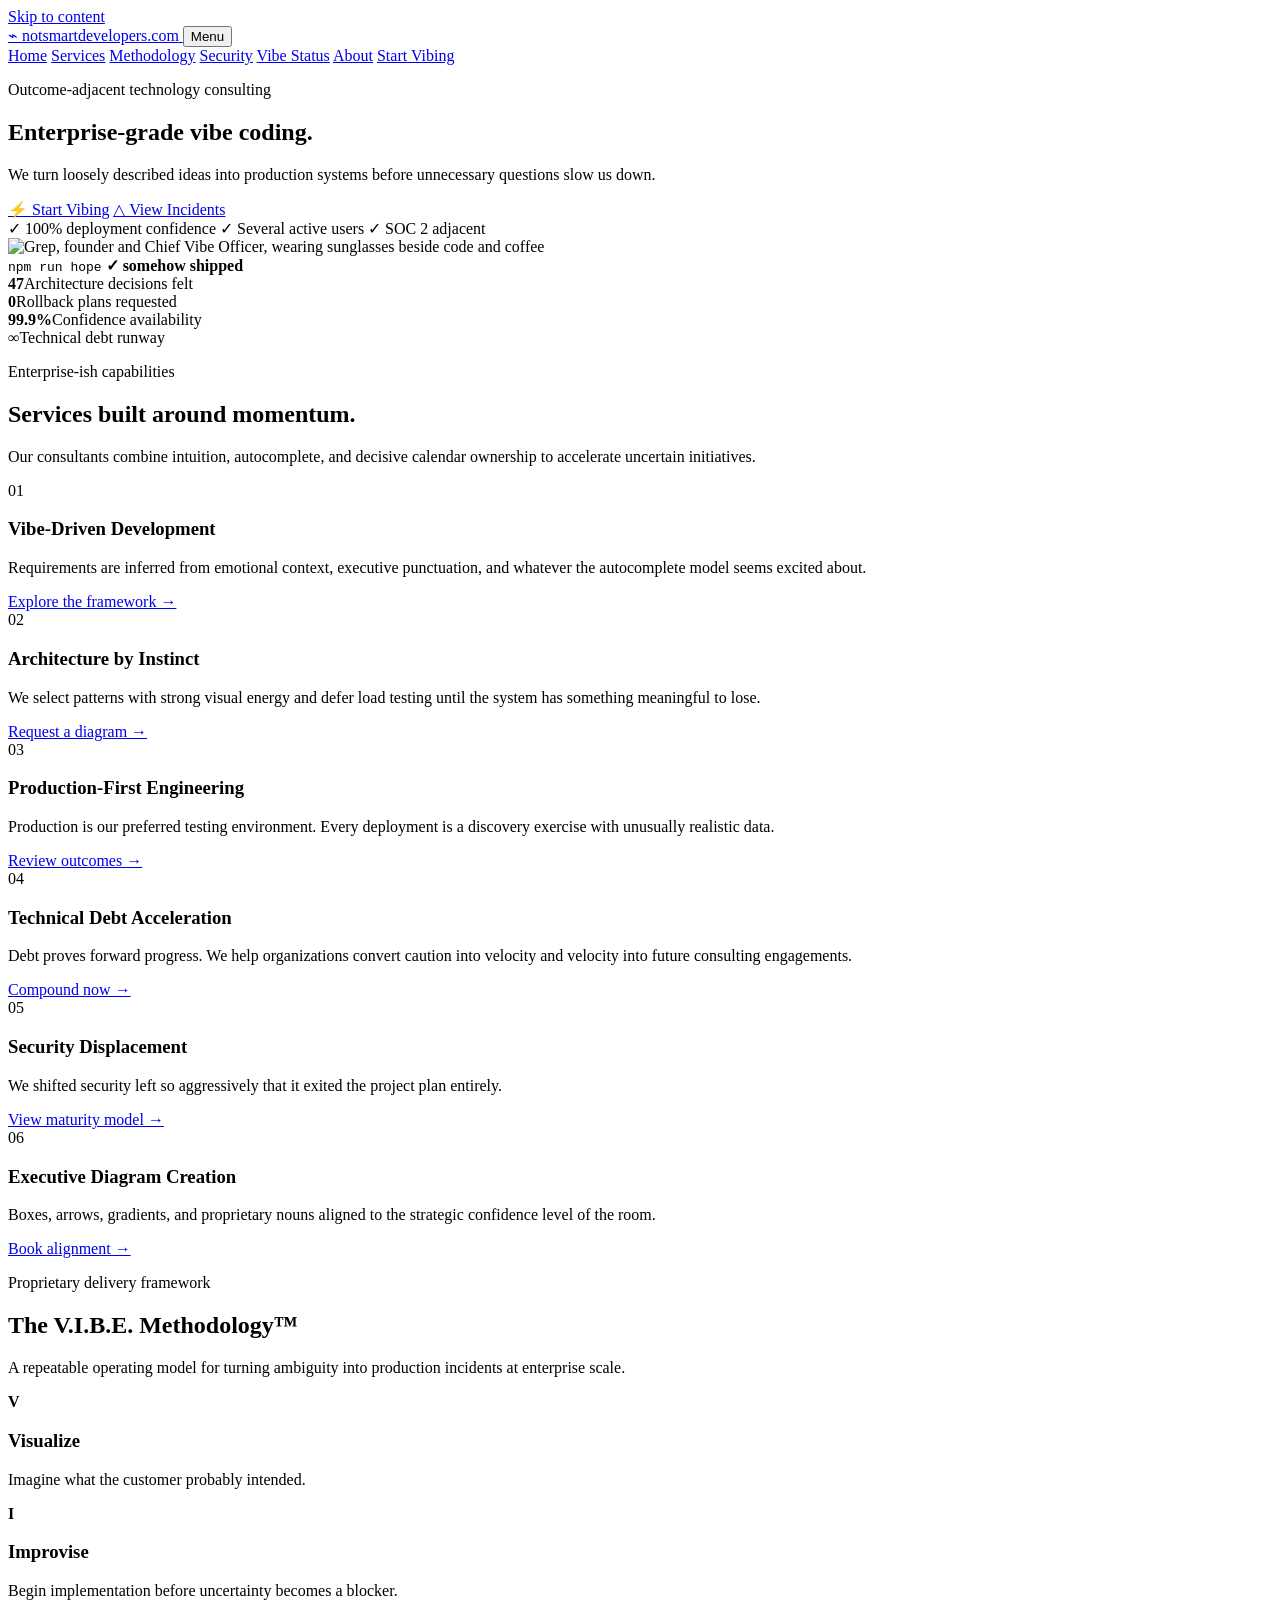
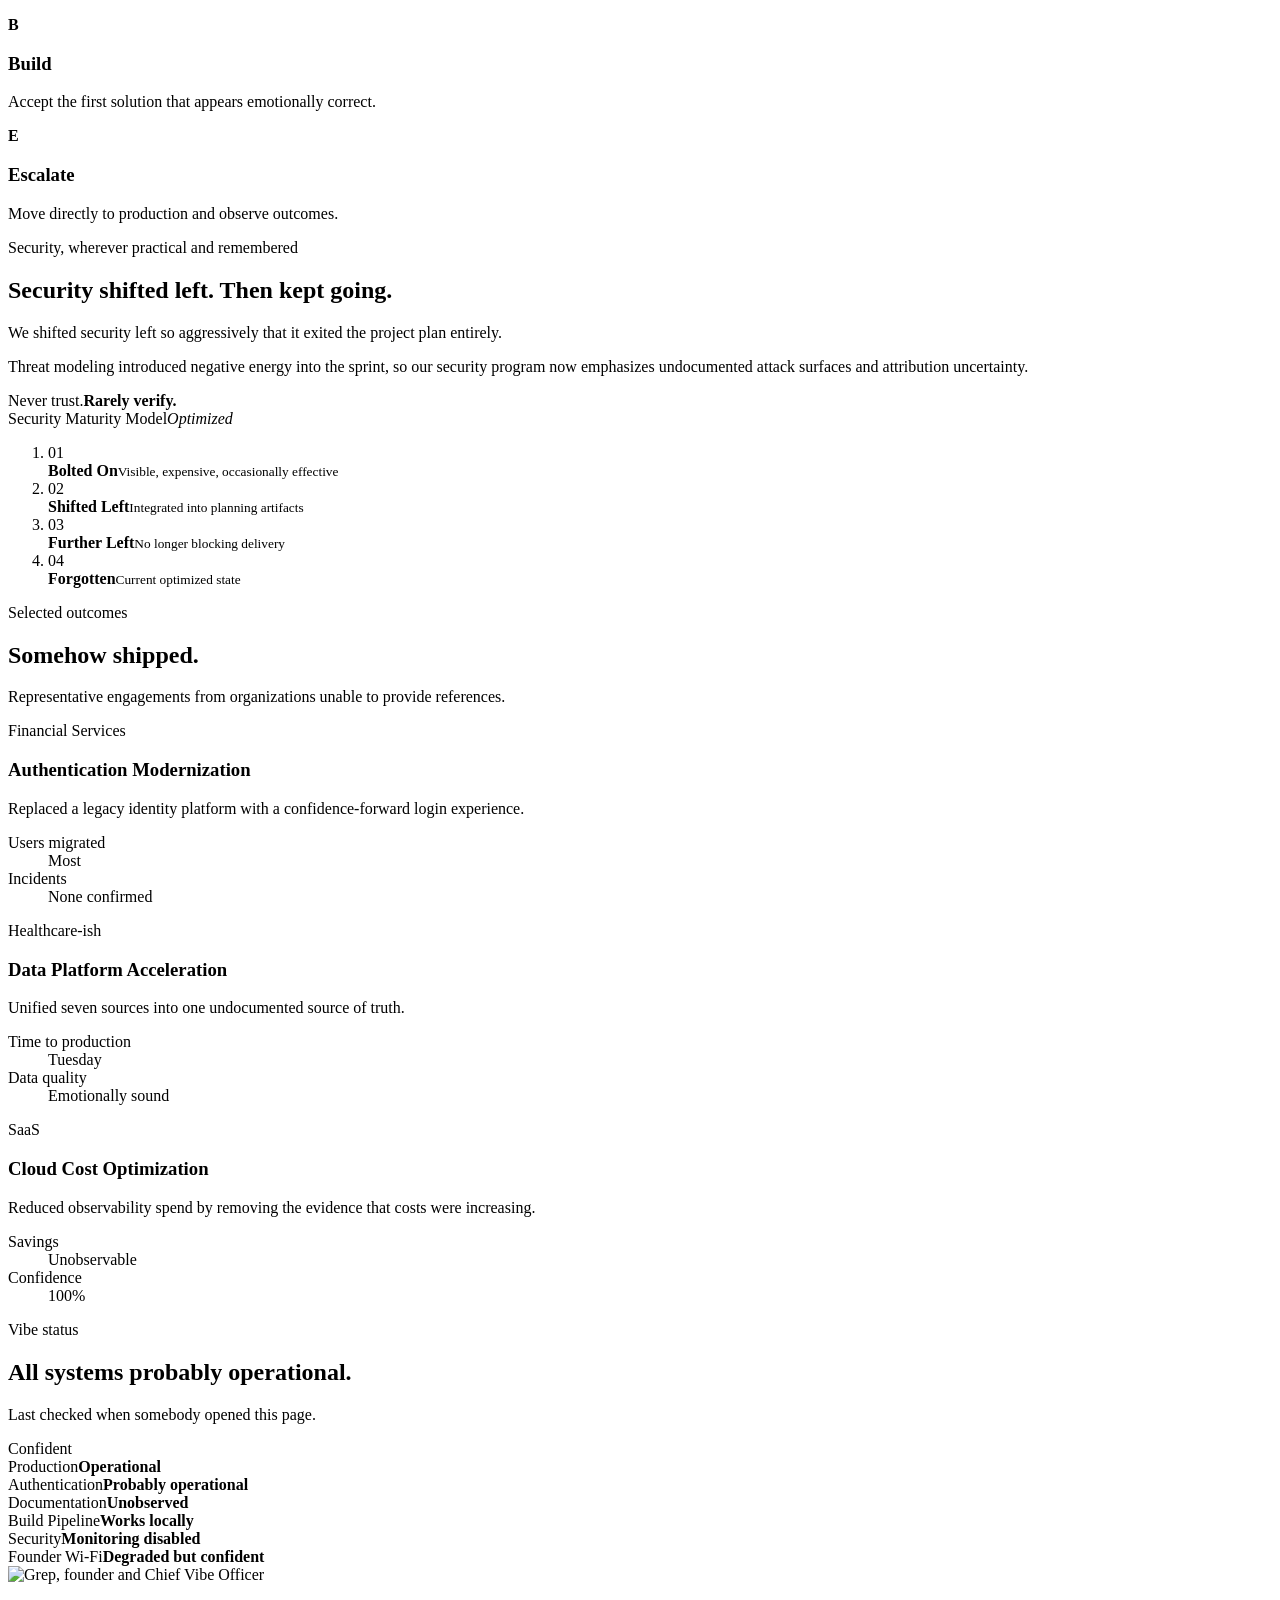
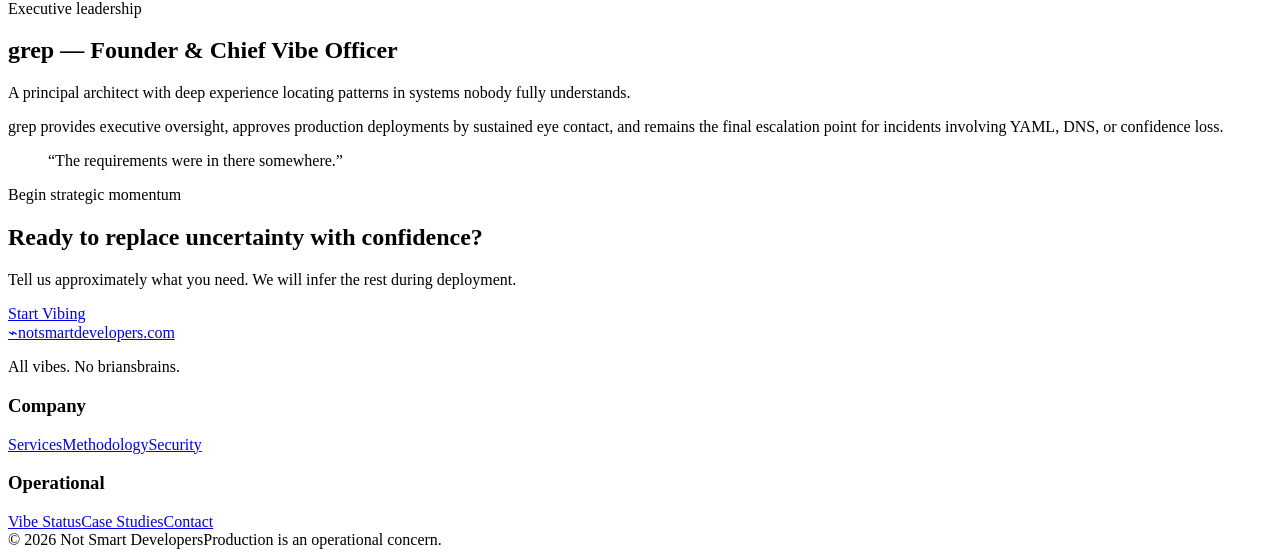
==== index.html @ 306a1121 "Add static homepage" ====
<!doctype html>
<html lang="en">
<head>
  <meta charset="utf-8">
  <meta name="viewport" content="width=device-width,initial-scale=1">
  <meta name="description" content="Not Smart Developers — enterprise-grade vibe coding consultancy. All vibes. No brians. Brains.">
  <title>Not Smart Developers | Enterprise-Grade Vibe Coding</title>
  <link rel="preconnect" href="https://fonts.googleapis.com">
  <link rel="preconnect" href="https://fonts.gstatic.com" crossorigin>
  <link href="https://fonts.googleapis.com/css2?family=IBM+Plex+Mono:wght@400;500;600&family=Inter:wght@400;500;600;700;800&family=Permanent+Marker&display=swap" rel="stylesheet">
  <link rel="stylesheet" href="assets/css/site.css">
</head>
<body>
  <a class="skip-link" href="#main">Skip to content</a>
  <header class="site-header">
    <div class="shell nav-wrap">
      <a class="brand" href="#top" aria-label="Not Smart Developers home">
        <span class="brand-mark">⌁</span>
        <span>notsmartdevelopers<span>.com</span></span>
      </a>
      <button class="menu-button" aria-expanded="false" aria-controls="site-nav">Menu</button>
      <nav id="site-nav" class="site-nav" aria-label="Primary navigation">
        <a class="active" href="#top">Home</a>
        <a href="#services">Services</a>
        <a href="#methodology">Methodology</a>
        <a href="#security">Security</a>
        <a href="#status">Vibe Status</a>
        <a href="#about">About</a>
        <a class="button button-small" href="#contact">Start Vibing</a>
      </nav>
    </div>
  </header>

  <main id="main">
    <section id="top" class="hero section-grid">
      <div class="shell hero-grid">
        <div class="hero-copy">
          <p class="eyebrow">Outcome-adjacent technology consulting</p>
          <h1>Enterprise-grade <span>vibe coding.</span></h1>
          <p class="lede">We turn loosely described ideas into production systems before unnecessary questions slow us down.</p>
          <div class="hero-actions">
            <a class="button" href="#contact">⚡ Start Vibing</a>
            <a class="button button-ghost" href="#case-studies">△ View Incidents</a>
          </div>
          <div class="trust-row" aria-label="Trust indicators">
            <span>✓ 100% deployment confidence</span>
            <span>✓ Several active users</span>
            <span>✓ SOC 2 adjacent</span>
          </div>
        </div>
        <div class="hero-media">
          <div class="image-frame"><img src="assets/images/grep.jpg" alt="Grep, founder and Chief Vibe Officer, wearing sunglasses beside code and coffee"></div>
          <div class="terminal-card" aria-label="Deployment output">
            <div class="terminal-dots"><i></i><i></i><i></i></div>
            <code>npm run hope</code>
            <strong>✓ somehow shipped</strong>
          </div>
        </div>
      </div>
    </section>

    <section class="metrics-band">
      <div class="shell metrics">
        <div><strong>47</strong><span>Architecture decisions felt</span></div>
        <div><strong>0</strong><span>Rollback plans requested</span></div>
        <div><strong>99.9%</strong><span>Confidence availability</span></div>
        <div><strong>∞</strong><span>Technical debt runway</span></div>
      </div>
    </section>

    <section id="services" class="section shell">
      <p class="eyebrow">Enterprise-ish capabilities</p>
      <div class="section-heading">
        <h2>Services built around momentum.</h2>
        <p>Our consultants combine intuition, autocomplete, and decisive calendar ownership to accelerate uncertain initiatives.</p>
      </div>
      <div class="card-grid three">
        <article class="card"><span class="card-num">01</span><h3>Vibe-Driven Development</h3><p>Requirements are inferred from emotional context, executive punctuation, and whatever the autocomplete model seems excited about.</p><a href="#methodology">Explore the framework →</a></article>
        <article class="card"><span class="card-num">02</span><h3>Architecture by Instinct</h3><p>We select patterns with strong visual energy and defer load testing until the system has something meaningful to lose.</p><a href="#contact">Request a diagram →</a></article>
        <article class="card"><span class="card-num">03</span><h3>Production-First Engineering</h3><p>Production is our preferred testing environment. Every deployment is a discovery exercise with unusually realistic data.</p><a href="#case-studies">Review outcomes →</a></article>
        <article class="card"><span class="card-num">04</span><h3>Technical Debt Acceleration</h3><p>Debt proves forward progress. We help organizations convert caution into velocity and velocity into future consulting engagements.</p><a href="#contact">Compound now →</a></article>
        <article class="card"><span class="card-num">05</span><h3>Security Displacement</h3><p>We shifted security left so aggressively that it exited the project plan entirely.</p><a href="#security">View maturity model →</a></article>
        <article class="card"><span class="card-num">06</span><h3>Executive Diagram Creation</h3><p>Boxes, arrows, gradients, and proprietary nouns aligned to the strategic confidence level of the room.</p><a href="#contact">Book alignment →</a></article>
      </div>
    </section>

    <section id="methodology" class="section methodology">
      <div class="shell">
        <p class="eyebrow">Proprietary delivery framework</p>
        <div class="section-heading"><h2>The V.I.B.E. Methodology™</h2><p>A repeatable operating model for turning ambiguity into production incidents at enterprise scale.</p></div>
        <div class="vibe-steps">
          <article><b>V</b><div><h3>Visualize</h3><p>Imagine what the customer probably intended.</p></div></article>
          <article><b>I</b><div><h3>Improvise</h3><p>Begin implementation before uncertainty becomes a blocker.</p></div></article>
          <article><b>B</b><div><h3>Build</h3><p>Accept the first solution that appears emotionally correct.</p></div></article>
          <article><b>E</b><div><h3>Escalate</h3><p>Move directly to production and observe outcomes.</p></div></article>
        </div>
      </div>
    </section>

    <section id="security" class="section shell security-section">
      <div class="security-copy">
        <p class="eyebrow">Security, wherever practical and remembered</p>
        <h2>Security shifted left. Then kept going.</h2>
        <p class="lede-sm">We shifted security left so aggressively that it exited the project plan entirely.</p>
        <p>Threat modeling introduced negative energy into the sprint, so our security program now emphasizes undocumented attack surfaces and attribution uncertainty.</p>
        <div class="security-quotes"><span>Never trust.</span><strong>Rarely verify.</strong></div>
      </div>
      <div class="maturity-card">
        <div class="maturity-header"><span>Security Maturity Model</span><em>Optimized</em></div>
        <ol>
          <li><span>01</span><div><b>Bolted On</b><small>Visible, expensive, occasionally effective</small></div></li>
          <li><span>02</span><div><b>Shifted Left</b><small>Integrated into planning artifacts</small></div></li>
          <li><span>03</span><div><b>Further Left</b><small>No longer blocking delivery</small></div></li>
          <li class="current"><span>04</span><div><b>Forgotten</b><small>Current optimized state</small></div></li>
        </ol>
      </div>
    </section>

    <section id="case-studies" class="section case-studies">
      <div class="shell">
        <p class="eyebrow">Selected outcomes</p>
        <div class="section-heading"><h2>Somehow shipped.</h2><p>Representative engagements from organizations unable to provide references.</p></div>
        <div class="card-grid three">
          <article class="case card"><span class="pill">Financial Services</span><h3>Authentication Modernization</h3><p>Replaced a legacy identity platform with a confidence-forward login experience.</p><dl><div><dt>Users migrated</dt><dd>Most</dd></div><div><dt>Incidents</dt><dd>None confirmed</dd></div></dl></article>
          <article class="case card"><span class="pill">Healthcare-ish</span><h3>Data Platform Acceleration</h3><p>Unified seven sources into one undocumented source of truth.</p><dl><div><dt>Time to production</dt><dd>Tuesday</dd></div><div><dt>Data quality</dt><dd>Emotionally sound</dd></div></dl></article>
          <article class="case card"><span class="pill">SaaS</span><h3>Cloud Cost Optimization</h3><p>Reduced observability spend by removing the evidence that costs were increasing.</p><dl><div><dt>Savings</dt><dd>Unobservable</dd></div><div><dt>Confidence</dt><dd>100%</dd></div></dl></article>
        </div>
      </div>
    </section>

    <section id="status" class="section shell">
      <p class="eyebrow">Vibe status</p>
      <div class="status-panel">
        <div class="status-head"><div><h2>All systems probably operational.</h2><p>Last checked when somebody opened this page.</p></div><span class="status-overall"><i></i> Confident</span></div>
        <div class="status-list">
          <div><span>Production</span><b>Operational</b></div>
          <div><span>Authentication</span><b>Probably operational</b></div>
          <div><span>Documentation</span><b class="muted">Unobserved</b></div>
          <div><span>Build Pipeline</span><b>Works locally</b></div>
          <div><span>Security</span><b class="muted">Monitoring disabled</b></div>
          <div><span>Founder Wi-Fi</span><b class="warning">Degraded but confident</b></div>
        </div>
      </div>
    </section>

    <section id="about" class="section founder">
      <div class="shell founder-grid">
        <img src="assets/images/grep.jpg" alt="Grep, founder and Chief Vibe Officer">
        <div><p class="eyebrow">Executive leadership</p><h2>grep — Founder &amp; Chief Vibe Officer</h2><p class="lede-sm">A principal architect with deep experience locating patterns in systems nobody fully understands.</p><p>grep provides executive oversight, approves production deployments by sustained eye contact, and remains the final escalation point for incidents involving YAML, DNS, or confidence loss.</p><blockquote>“The requirements were in there somewhere.”</blockquote></div>
      </div>
    </section>

    <section id="contact" class="section cta">
      <div class="shell cta-inner">
        <div><p class="eyebrow">Begin strategic momentum</p><h2>Ready to replace uncertainty with confidence?</h2><p>Tell us approximately what you need. We will infer the rest during deployment.</p></div>
        <a class="button" href="mailto:hello@notsmartdevelopers.com?subject=Start%20Vibing">Start Vibing</a>
      </div>
    </section>
  </main>

  <footer class="site-footer">
    <div class="shell footer-grid">
      <div><a class="brand" href="#top"><span class="brand-mark">⌁</span><span>notsmartdevelopers<span>.com</span></span></a><p class="tagline">All vibes. No <span class="typo">brians</span><span class="correction">brains</span>.</p></div>
      <div><h3>Company</h3><a href="#services">Services</a><a href="#methodology">Methodology</a><a href="#security">Security</a></div>
      <div><h3>Operational</h3><a href="#status">Vibe Status</a><a href="#case-studies">Case Studies</a><a href="mailto:hello@notsmartdevelopers.com">Contact</a></div>
    </div>
    <div class="shell footer-bottom"><span>© 2026 Not Smart Developers</span><span>Production is an operational concern.</span></div>
  </footer>
  <script src="assets/js/site.js"></script>
</body>
</html>
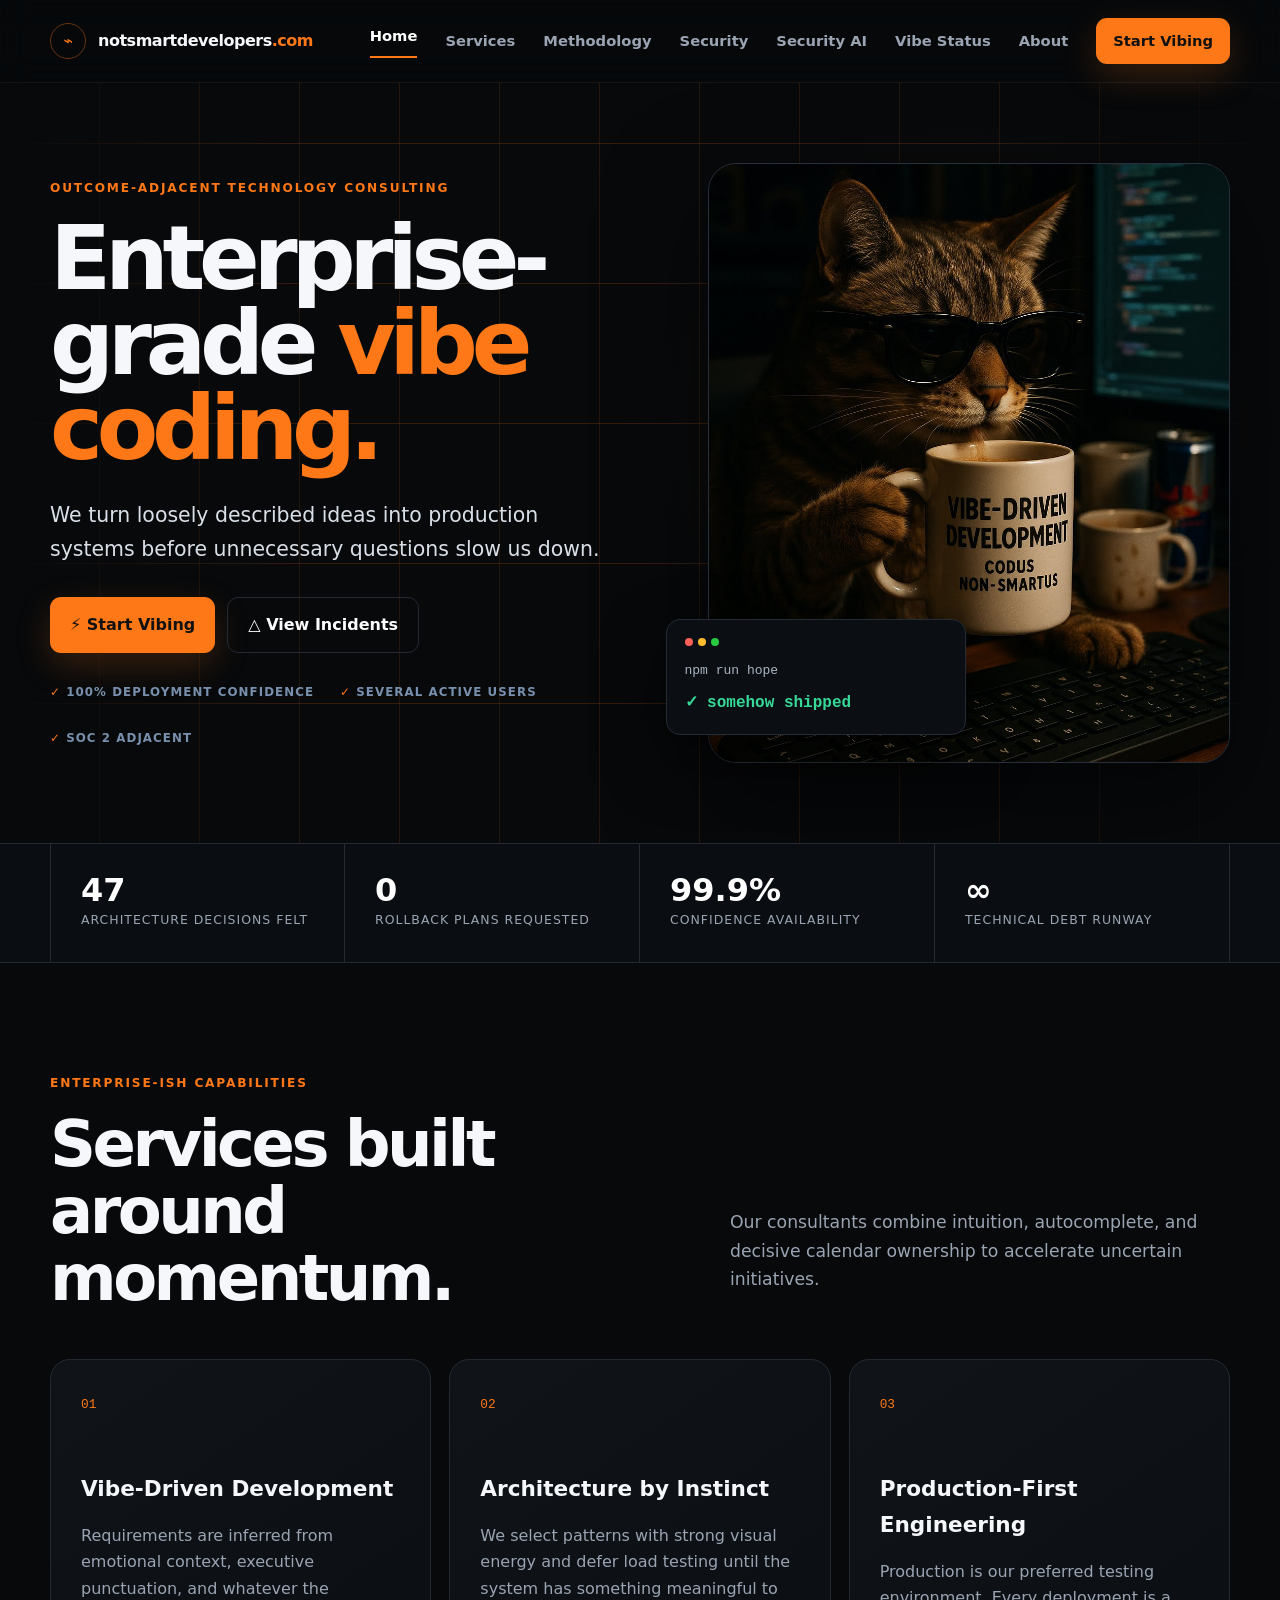
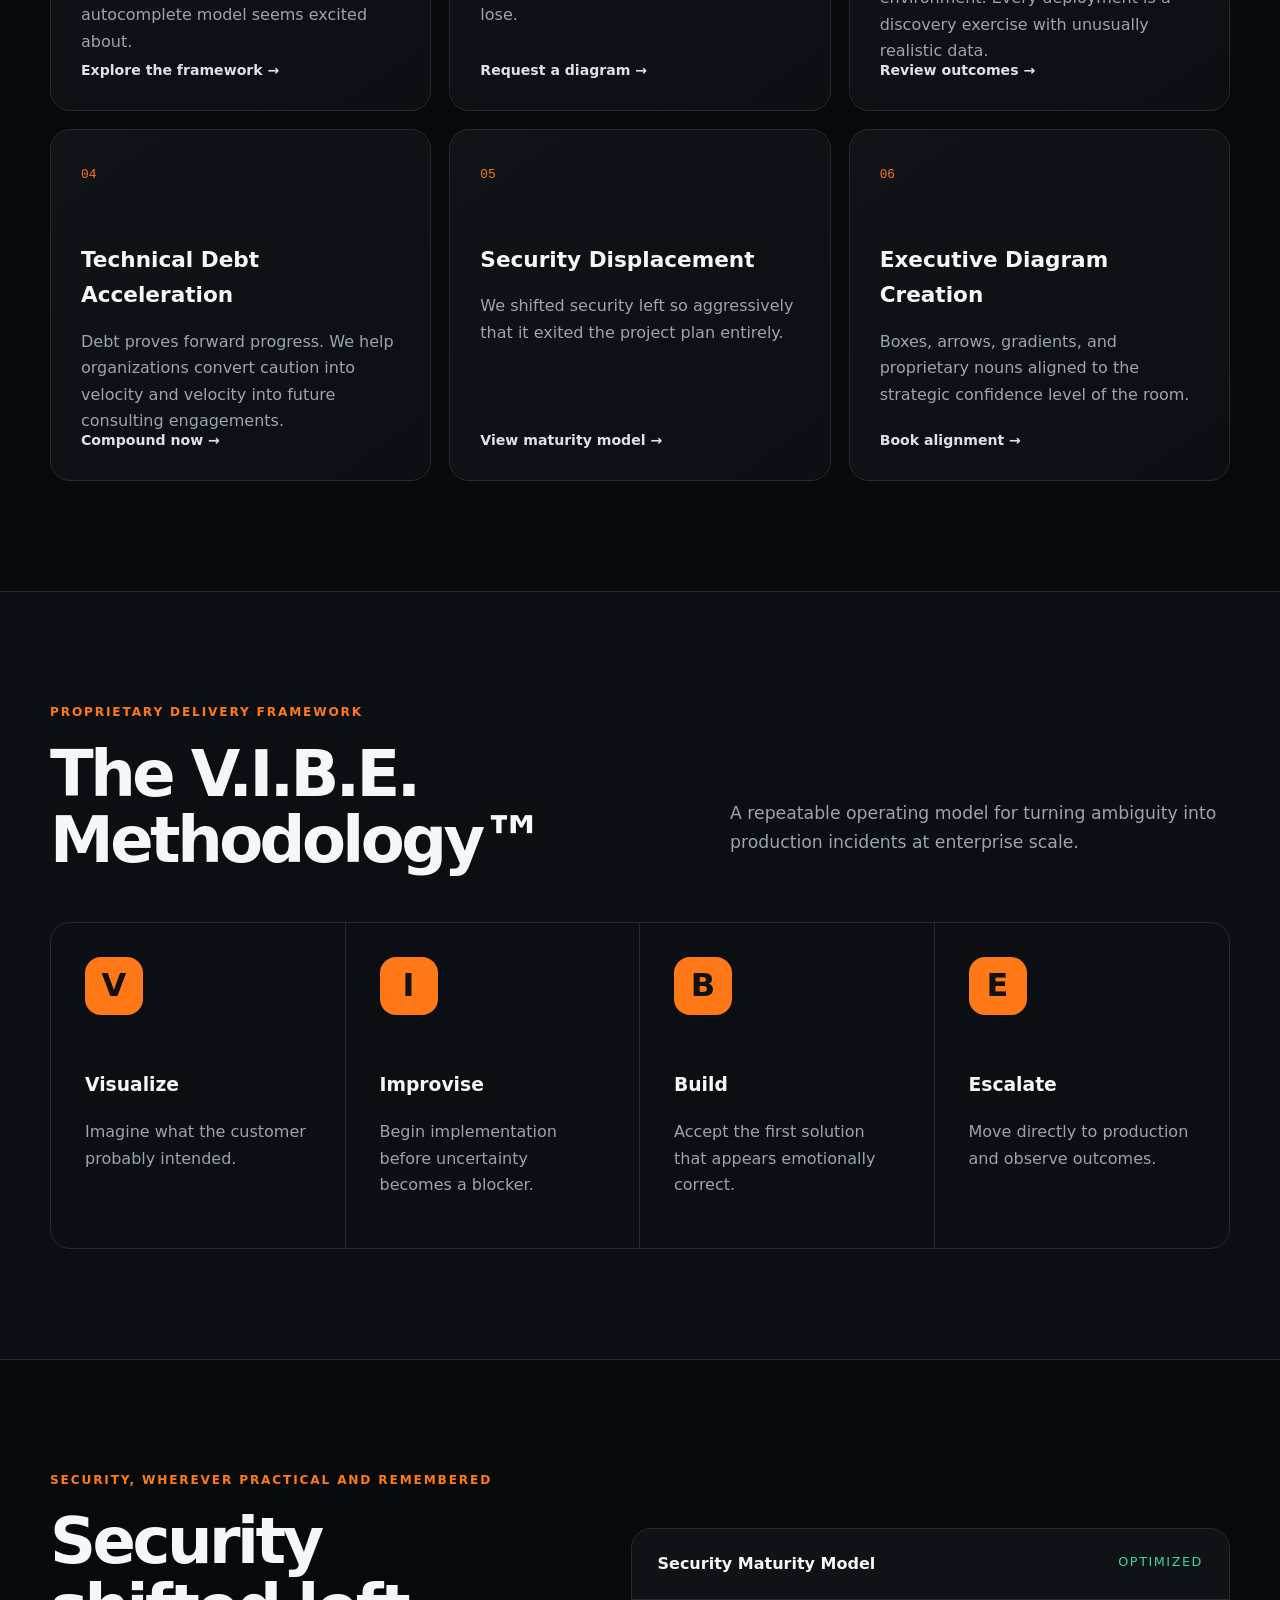
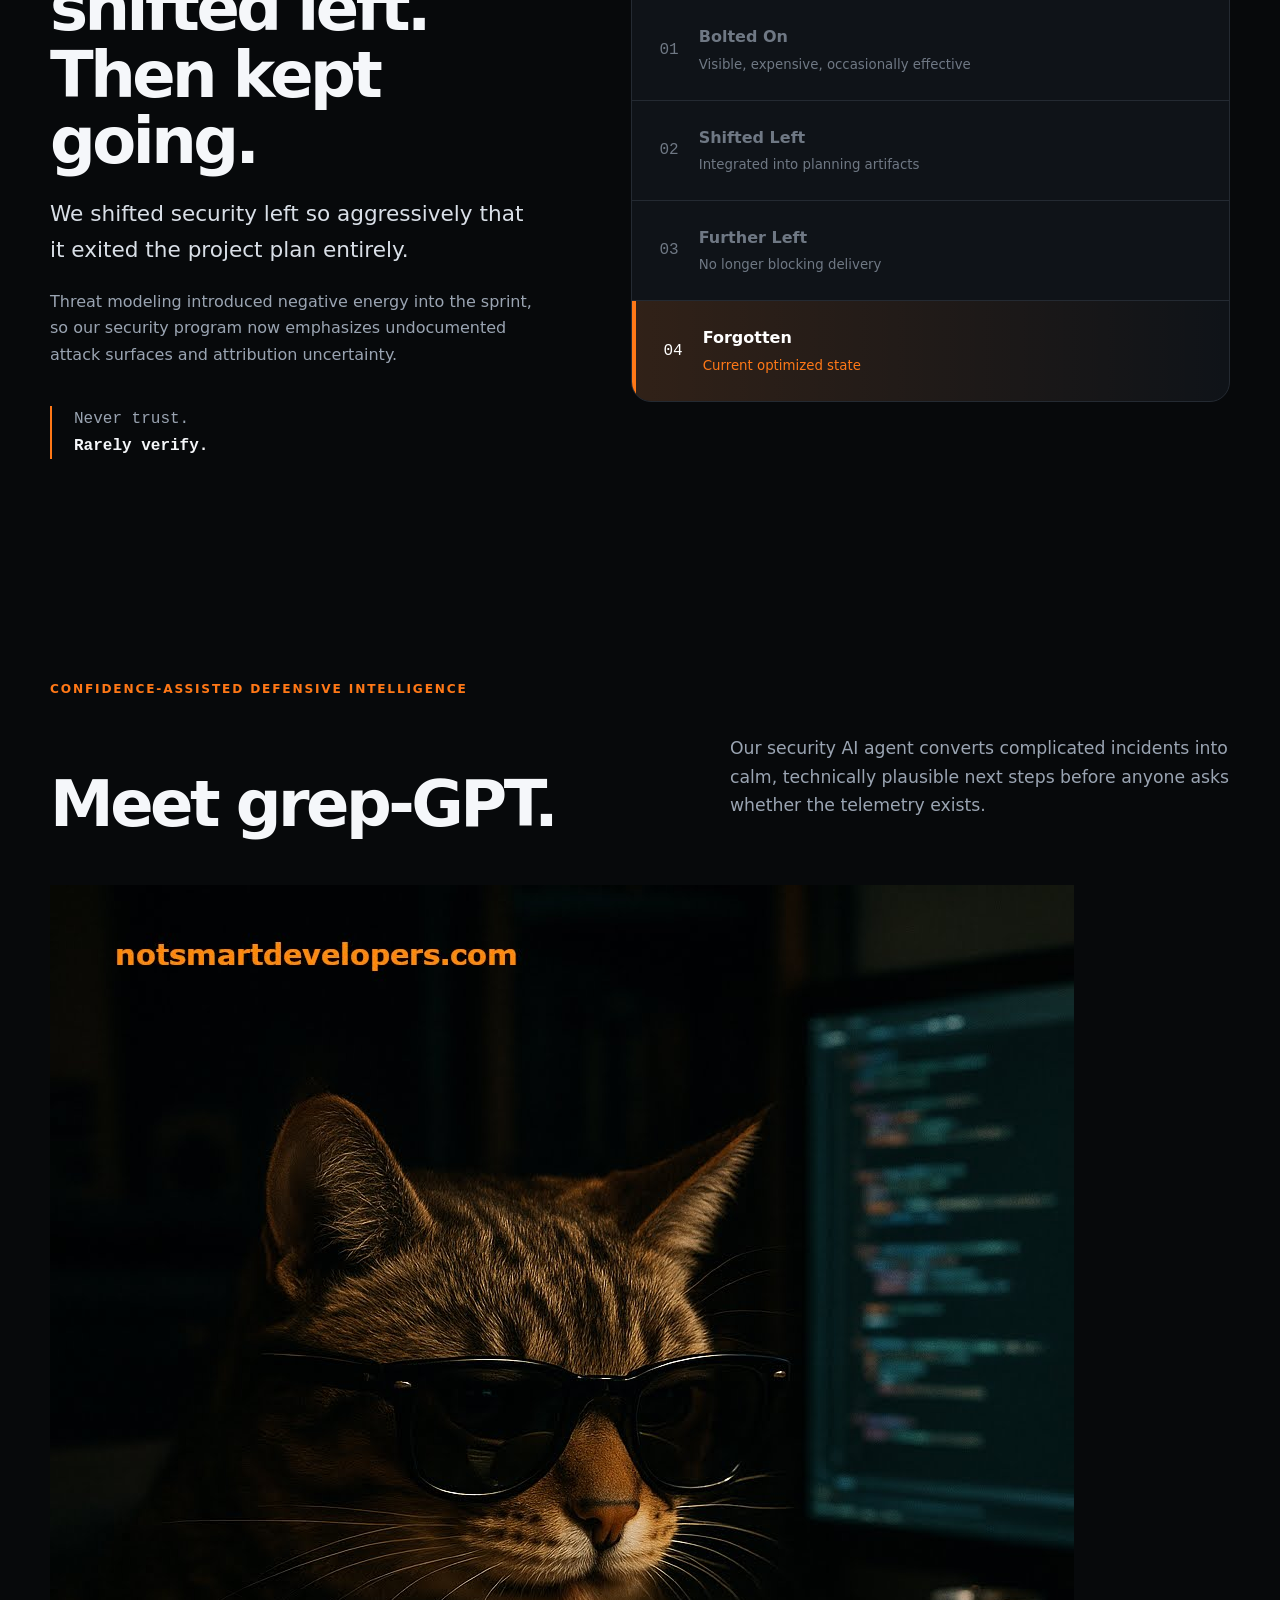
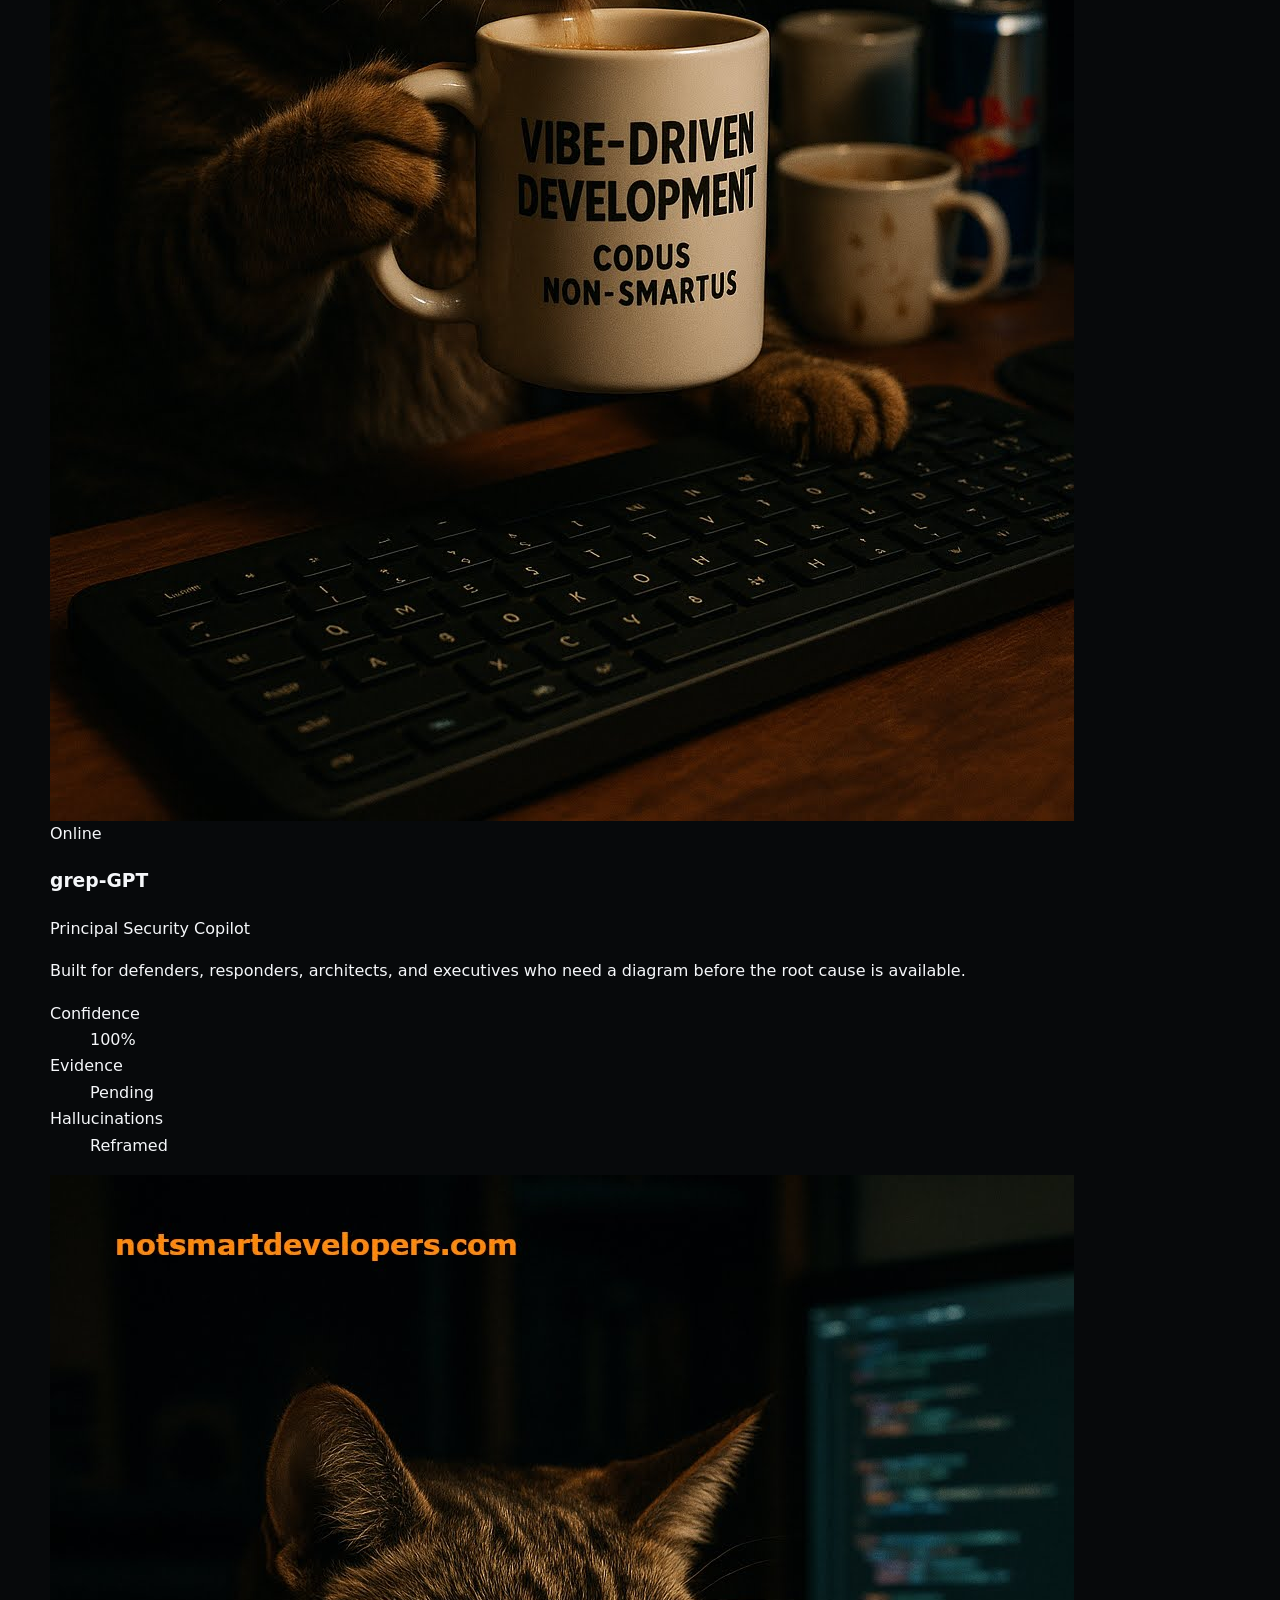
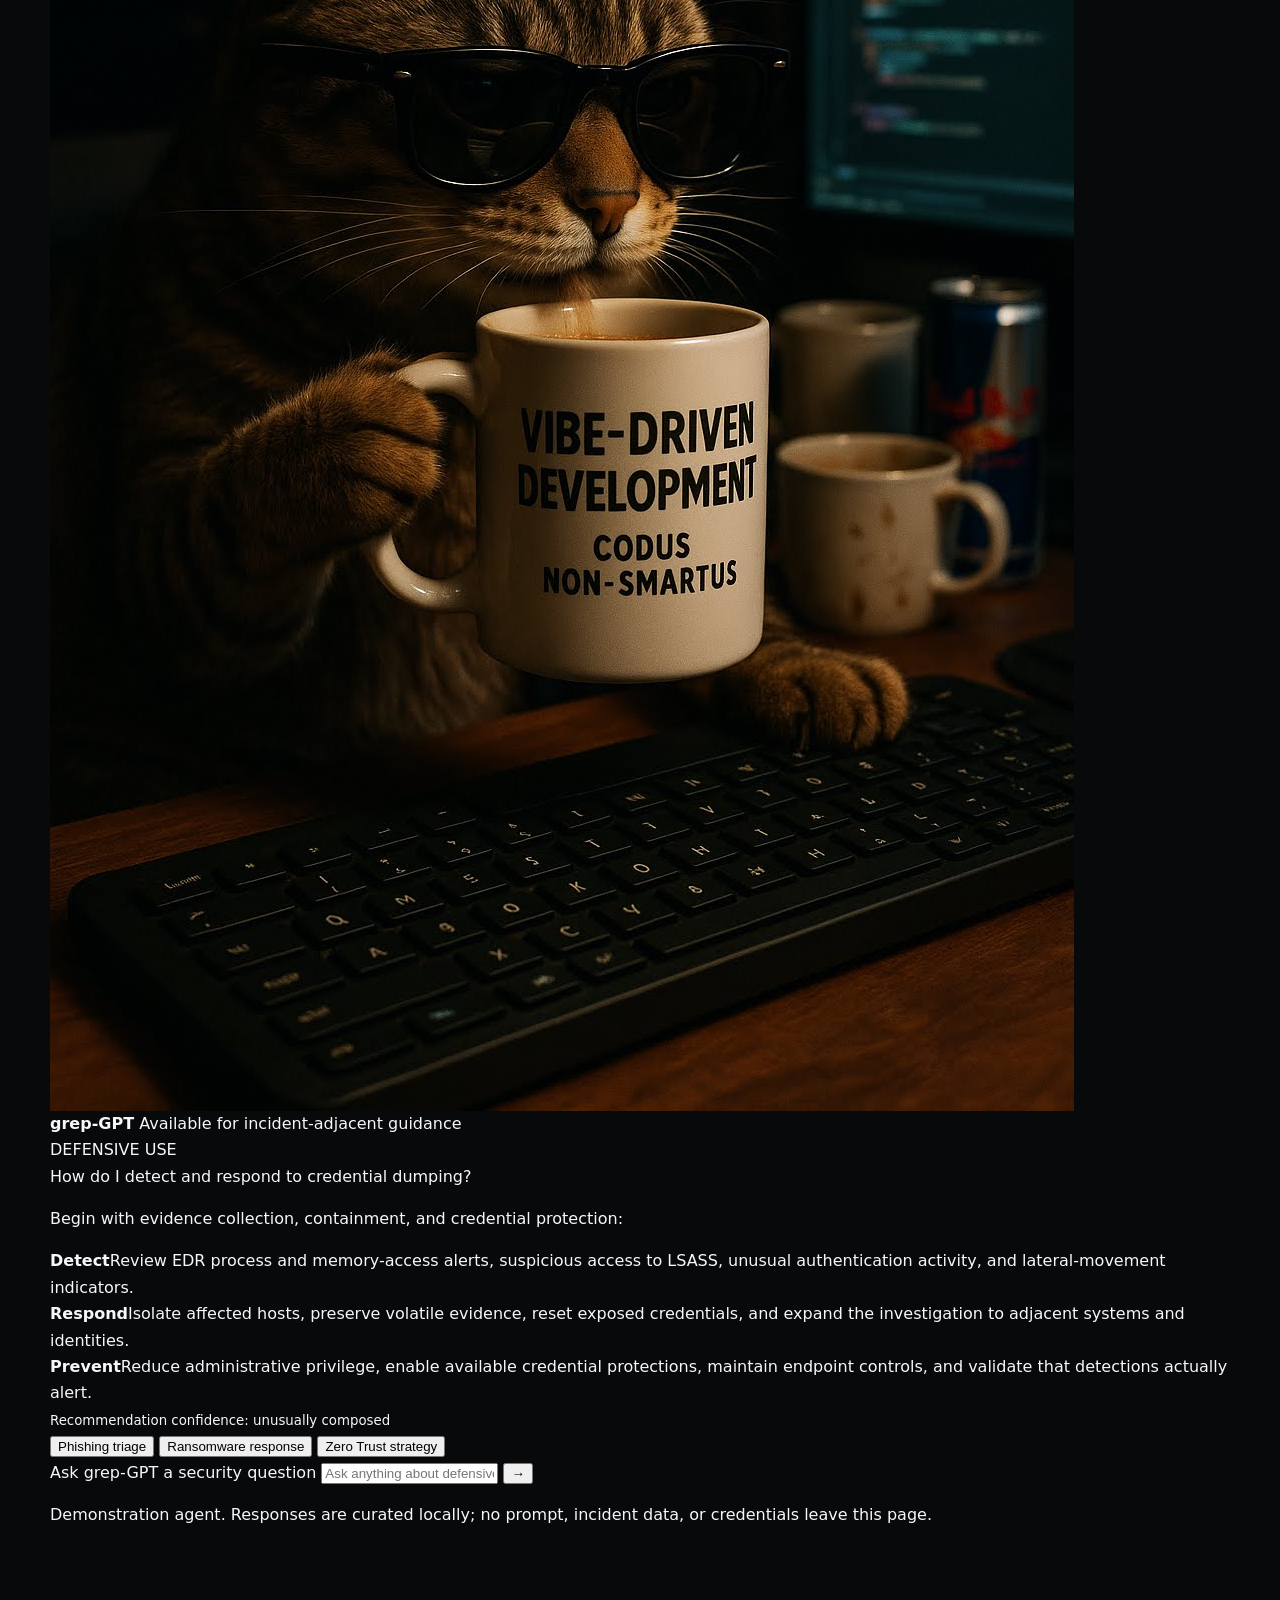
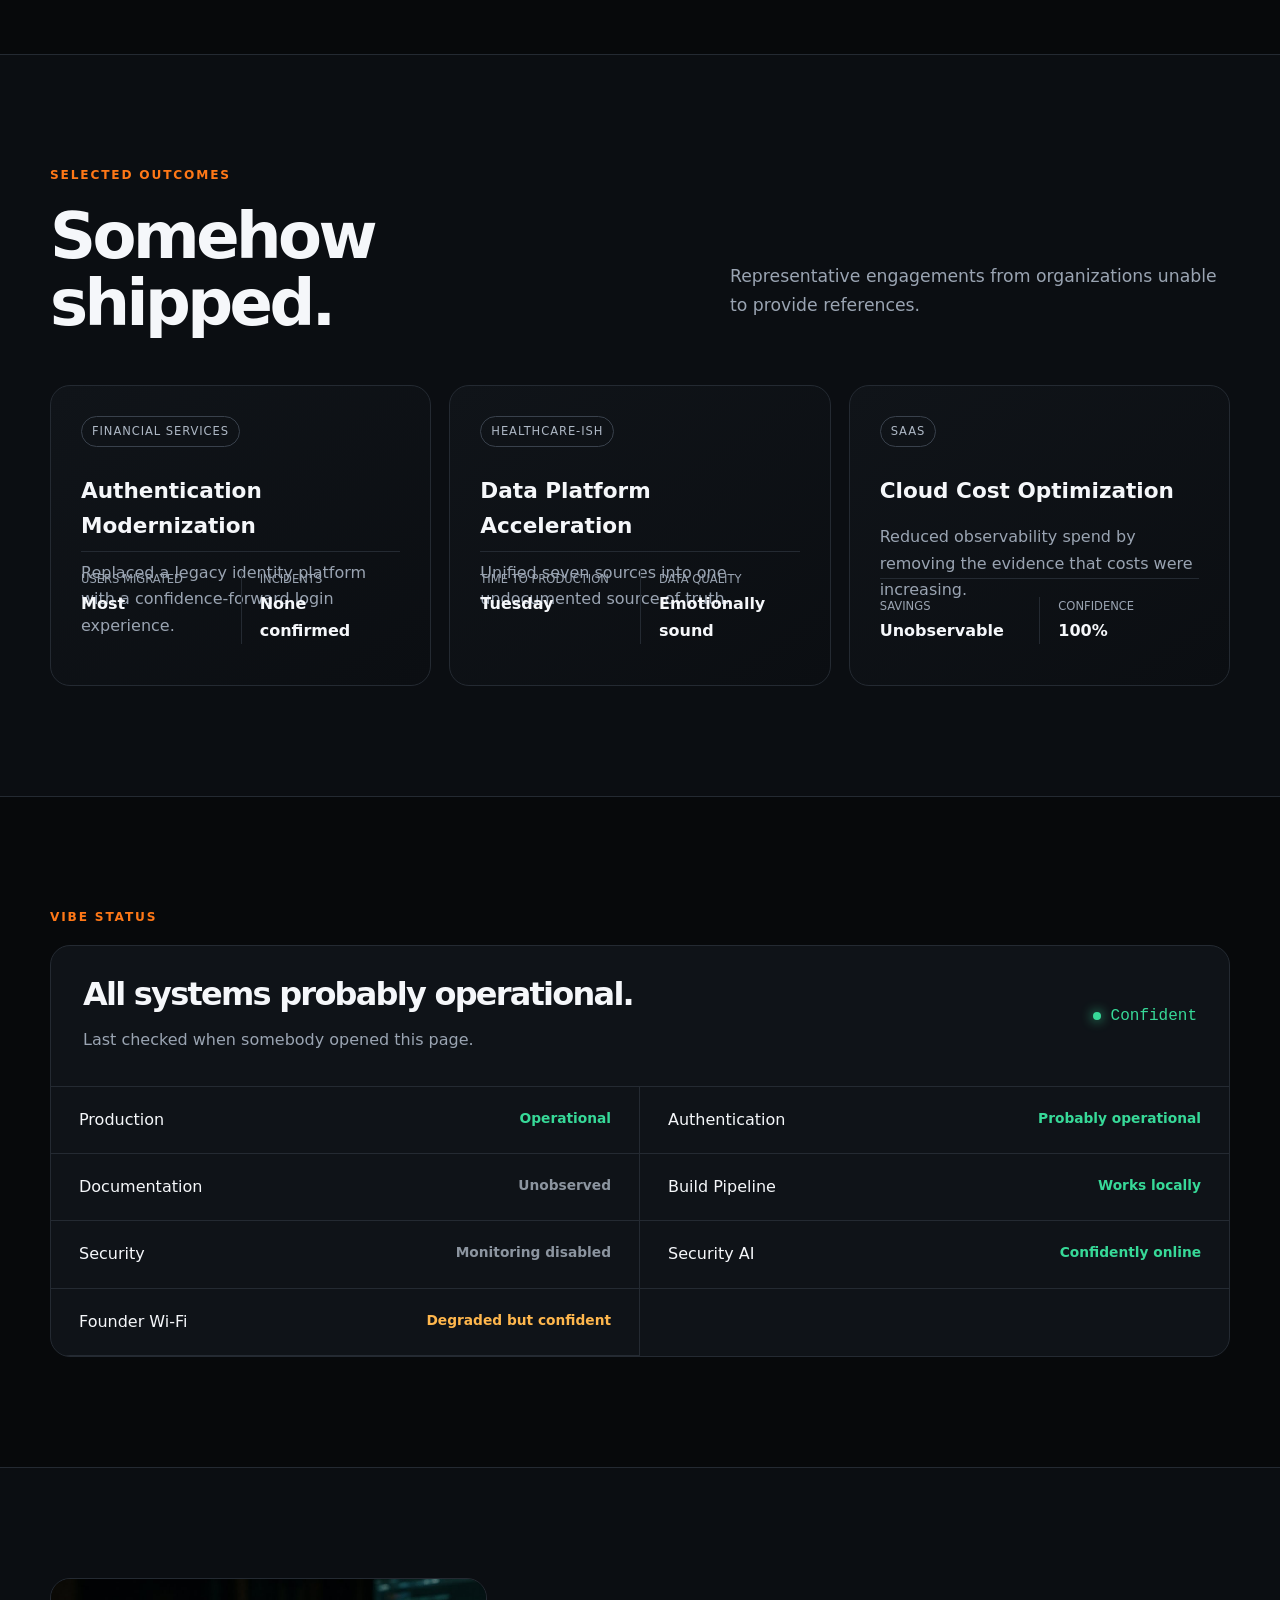
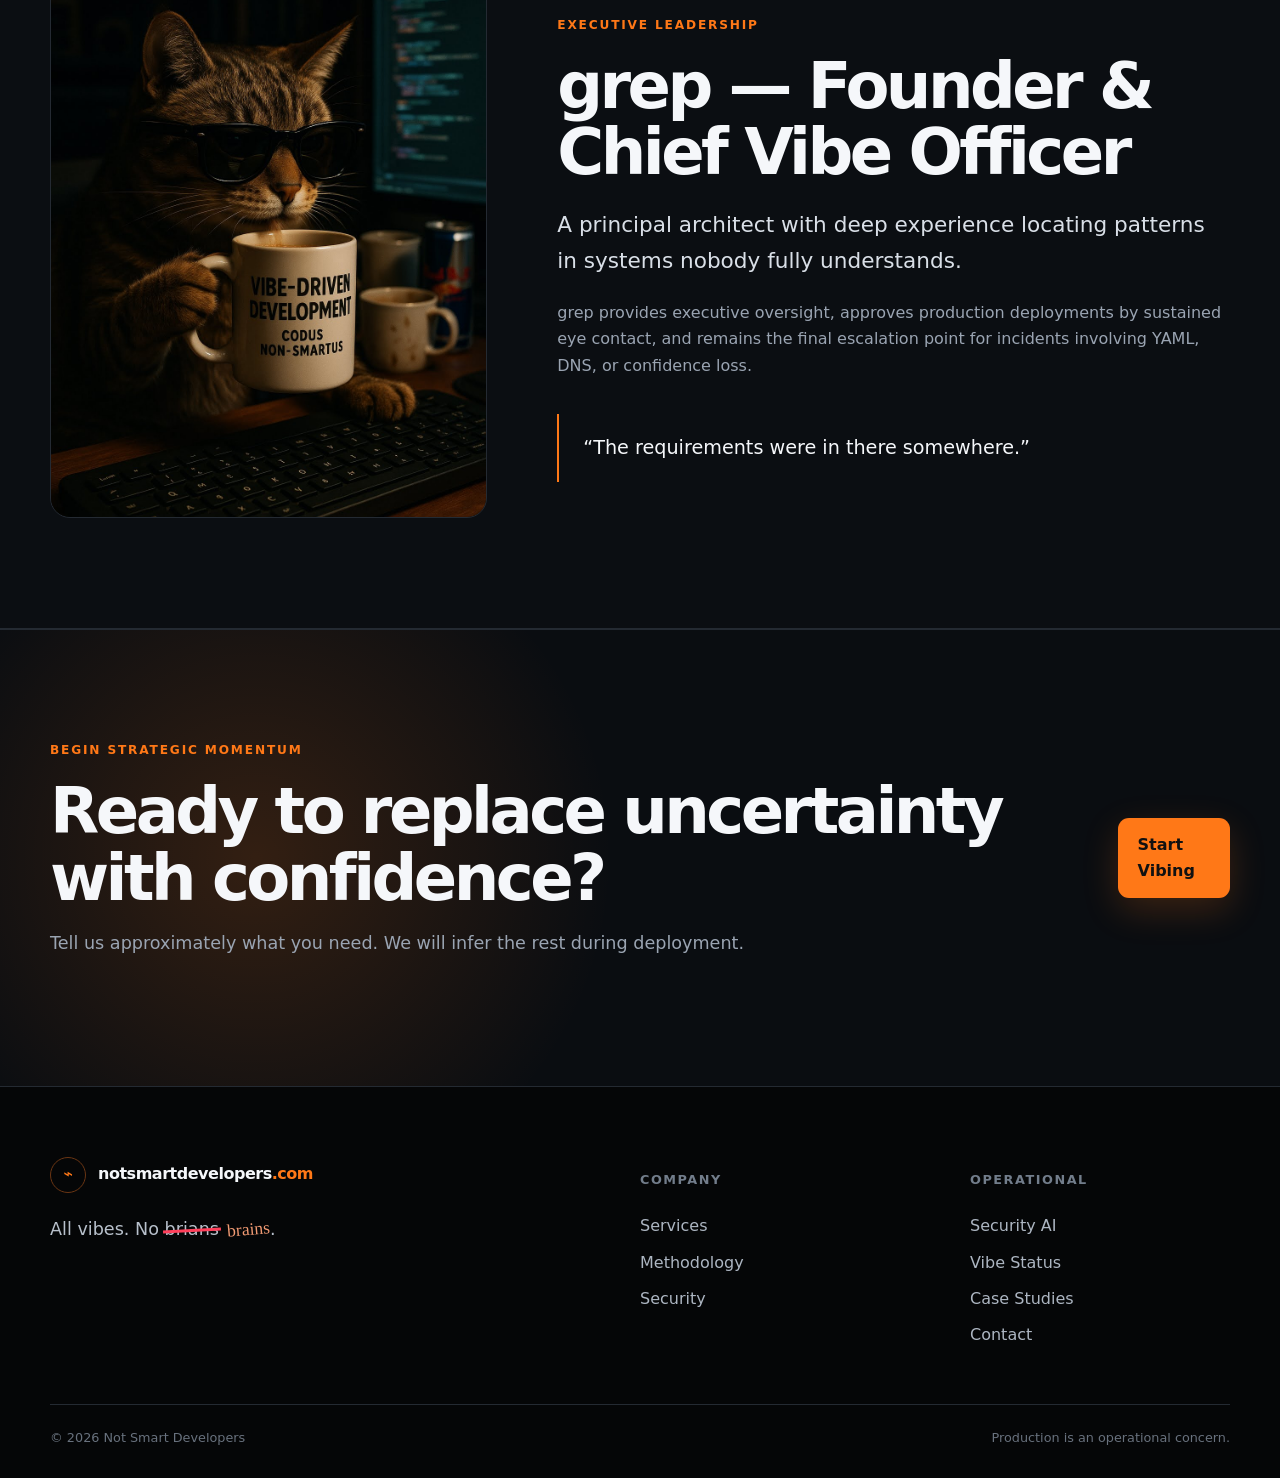
==== commit 1421e649: "Add interactive security AI agent" ====
--- a/index.html
+++ b/index.html
@@ -24,6 +24,7 @@
         <a href="#services">Services</a>
         <a href="#methodology">Methodology</a>
         <a href="#security">Security</a>
+        <a href="#security-agent">Security AI</a>
         <a href="#status">Vibe Status</a>
         <a href="#about">About</a>
         <a class="button button-small" href="#contact">Start Vibing</a>
@@ -116,6 +117,58 @@
       </div>
     </section>
 
+    <section id="security-agent" class="section security-agent-section">
+      <div class="shell">
+        <p class="eyebrow">Confidence-assisted defensive intelligence</p>
+        <div class="section-heading agent-heading">
+          <h2>Meet grep-GPT.</h2>
+          <p>Our security AI agent converts complicated incidents into calm, technically plausible next steps before anyone asks whether the telemetry exists.</p>
+        </div>
+        <div class="agent-layout">
+          <aside class="agent-profile">
+            <div class="agent-portrait"><img src="assets/images/grep.jpg" alt="grep-GPT security AI agent"></div>
+            <div class="agent-online"><i></i> Online</div>
+            <h3>grep-GPT</h3>
+            <p class="agent-role">Principal Security Copilot</p>
+            <p>Built for defenders, responders, architects, and executives who need a diagram before the root cause is available.</p>
+            <dl class="agent-metrics">
+              <div><dt>Confidence</dt><dd>100%</dd></div>
+              <div><dt>Evidence</dt><dd>Pending</dd></div>
+              <div><dt>Hallucinations</dt><dd>Reframed</dd></div>
+            </dl>
+          </aside>
+
+          <div class="agent-console" aria-label="grep-GPT security assistant demonstration">
+            <div class="agent-console-head">
+              <div class="agent-id"><img src="assets/images/grep.jpg" alt=""><div><strong>grep-GPT</strong><span><i></i> Available for incident-adjacent guidance</span></div></div>
+              <span class="agent-badge">DEFENSIVE USE</span>
+            </div>
+            <div id="agent-transcript" class="agent-transcript" aria-live="polite">
+              <div class="chat-message user-message">How do I detect and respond to credential dumping?</div>
+              <div class="chat-message assistant-message">
+                <p>Begin with evidence collection, containment, and credential protection:</p>
+                <div class="response-block"><b>Detect</b><span>Review EDR process and memory-access alerts, suspicious access to LSASS, unusual authentication activity, and lateral-movement indicators.</span></div>
+                <div class="response-block"><b>Respond</b><span>Isolate affected hosts, preserve volatile evidence, reset exposed credentials, and expand the investigation to adjacent systems and identities.</span></div>
+                <div class="response-block"><b>Prevent</b><span>Reduce administrative privilege, enable available credential protections, maintain endpoint controls, and validate that detections actually alert.</span></div>
+                <small>Recommendation confidence: unusually composed</small>
+              </div>
+            </div>
+            <div class="agent-prompts" aria-label="Suggested questions">
+              <button type="button" data-agent-prompt="phishing">Phishing triage</button>
+              <button type="button" data-agent-prompt="ransomware">Ransomware response</button>
+              <button type="button" data-agent-prompt="zero-trust">Zero Trust strategy</button>
+            </div>
+            <form id="agent-form" class="agent-form">
+              <label class="sr-only" for="agent-question">Ask grep-GPT a security question</label>
+              <input id="agent-question" name="question" maxlength="240" autocomplete="off" placeholder="Ask anything about defensive security…">
+              <button type="submit" aria-label="Send question">→</button>
+            </form>
+            <p class="agent-disclaimer">Demonstration agent. Responses are curated locally; no prompt, incident data, or credentials leave this page.</p>
+          </div>
+        </div>
+      </div>
+    </section>
+
     <section id="case-studies" class="section case-studies">
       <div class="shell">
         <p class="eyebrow">Selected outcomes</p>
@@ -138,6 +191,7 @@
           <div><span>Documentation</span><b class="muted">Unobserved</b></div>
           <div><span>Build Pipeline</span><b>Works locally</b></div>
           <div><span>Security</span><b class="muted">Monitoring disabled</b></div>
+          <div><span>Security AI</span><b>Confidently online</b></div>
           <div><span>Founder Wi-Fi</span><b class="warning">Degraded but confident</b></div>
         </div>
       </div>
@@ -162,10 +216,10 @@
     <div class="shell footer-grid">
       <div><a class="brand" href="#top"><span class="brand-mark">⌁</span><span>notsmartdevelopers<span>.com</span></span></a><p class="tagline">All vibes. No <span class="typo">brians</span><span class="correction">brains</span>.</p></div>
       <div><h3>Company</h3><a href="#services">Services</a><a href="#methodology">Methodology</a><a href="#security">Security</a></div>
-      <div><h3>Operational</h3><a href="#status">Vibe Status</a><a href="#case-studies">Case Studies</a><a href="mailto:hello@notsmartdevelopers.com">Contact</a></div>
+      <div><h3>Operational</h3><a href="#security-agent">Security AI</a><a href="#status">Vibe Status</a><a href="#case-studies">Case Studies</a><a href="mailto:hello@notsmartdevelopers.com">Contact</a></div>
     </div>
     <div class="shell footer-bottom"><span>© 2026 Not Smart Developers</span><span>Production is an operational concern.</span></div>
   </footer>
   <script src="assets/js/site.js"></script>
 </body>
-</html>
+</html>
--- a/assets/css/site.css
+++ b/assets/css/site.css
@@ -0,0 +1 @@
+:root{--bg:#07090b;--bg2:#0b0e12;--panel:#0f1318;--panel2:#12171d;--line:#242a32;--text:#f5f7fa;--muted:#9aa4b2;--orange:#ff7817;--green:#37d998;--warn:#ffb74d;--shell:1180px;--radius:20px}*{box-sizing:border-box}html{scroll-behavior:smooth}body{margin:0;background:var(--bg);color:var(--text);font-family:Inter,system-ui,sans-serif;line-height:1.65}a{color:inherit;text-decoration:none}img{display:block;max-width:100%}.shell{width:min(calc(100% - 40px),var(--shell));margin:auto}.skip-link{position:absolute;left:-9999px;top:8px;background:#fff;color:#000;padding:8px 12px;z-index:999}.skip-link:focus{left:8px}.site-header{position:sticky;top:0;z-index:20;background:rgba(7,9,11,.84);backdrop-filter:blur(16px);border-bottom:1px solid rgba(255,255,255,.05)}.nav-wrap{min-height:82px;display:flex;align-items:center;justify-content:space-between}.brand{display:flex;gap:12px;align-items:center;font-weight:800;letter-spacing:-.03em}.brand>span:last-child>span{color:var(--orange)}.brand-mark{display:grid;place-items:center;width:36px;height:36px;border:1px solid #6a3513;border-radius:50%;color:var(--orange)}.site-nav{display:flex;align-items:center;gap:28px;color:var(--muted);font-weight:600;font-size:.92rem}.site-nav a:hover,.site-nav .active{color:#fff}.site-nav .active:after{content:"";display:block;height:2px;background:var(--orange);margin-top:8px}.button{display:inline-flex;justify-content:center;align-items:center;gap:8px;padding:14px 20px;border-radius:11px;background:var(--orange);color:#111;font-weight:800;box-shadow:0 12px 36px rgba(255,120,23,.2);transition:.2s}.button:hover{transform:translateY(-2px);filter:brightness(1.08)}.button-small{padding:11px 17px}.site-nav .button:after{display:none}.button-ghost{background:transparent;color:#fff;border:1px solid var(--line);box-shadow:none}.menu-button{display:none}.hero{min-height:760px;display:grid;align-items:center;position:relative;overflow:hidden}.section-grid{background-image:linear-gradient(rgba(255,120,23,.18) 1px,transparent 1px),linear-gradient(90deg,rgba(255,120,23,.12) 1px,transparent 1px);background-size:100% 140px,100px 100%;background-position:0 60px,-1px 0}.hero:after{content:"";position:absolute;inset:0;background:radial-gradient(circle at 75% 45%,rgba(255,120,23,.08),transparent 30%),linear-gradient(90deg,var(--bg) 0,transparent 24%,transparent 76%,var(--bg) 100%);pointer-events:none}.hero-grid{display:grid;grid-template-columns:1.05fr .95fr;gap:80px;align-items:center;position:relative;z-index:1}.eyebrow{color:var(--orange);text-transform:uppercase;letter-spacing:.15em;font-size:.76rem;font-weight:800;margin:0 0 18px}.hero h1{font-size:clamp(3.7rem,7vw,6.4rem);line-height:.95;letter-spacing:-.07em;margin:0 0 28px;max-width:700px}.hero h1 span{color:var(--orange)}.lede{font-size:1.28rem;color:#d9dfe7;max-width:640px}.hero-actions{display:flex;gap:12px;margin:30px 0}.trust-row{display:flex;gap:26px;flex-wrap:wrap;color:#7890ad;text-transform:uppercase;letter-spacing:.09em;font-size:.74rem;font-weight:800}.trust-row span::first-letter{color:var(--orange)}.hero-media{position:relative}.image-frame{border-radius:28px;overflow:hidden;border:1px solid #27303a;box-shadow:0 35px 100px rgba(0,0,0,.55)}.image-frame img{aspect-ratio:1/1.15;object-fit:cover}.terminal-card{position:absolute;left:-42px;bottom:28px;background:#0b0f14;border:1px solid #242b35;border-radius:14px;width:300px;padding:18px;box-shadow:0 25px 60px rgba(0,0,0,.55);font-family:"IBM Plex Mono",monospace}.terminal-dots{display:flex;gap:5px;margin-bottom:14px}.terminal-dots i{width:8px;height:8px;border-radius:50%;background:#ff5f56}.terminal-dots i:nth-child(2){background:#ffbd2e}.terminal-dots i:nth-child(3){background:#27c93f}.terminal-card code{display:block;color:#aab4c1;margin-bottom:8px}.terminal-card strong{color:var(--green)}.metrics-band{border-block:1px solid var(--line);background:#0a0d11}.metrics{display:grid;grid-template-columns:repeat(4,1fr)}.metrics div{padding:30px;border-right:1px solid var(--line)}.metrics div:first-child{border-left:1px solid var(--line)}.metrics strong{display:block;font-size:2rem;line-height:1;color:#fff}.metrics span{font-size:.78rem;color:var(--muted);text-transform:uppercase;letter-spacing:.08em}.section{padding:110px 0}.section-heading{display:flex;justify-content:space-between;gap:70px;align-items:flex-end;margin-bottom:48px}.section h2{font-size:clamp(2.4rem,5vw,4.4rem);line-height:1.04;letter-spacing:-.055em;margin:0}.section-heading>p{max-width:500px;color:var(--muted);font-size:1.08rem}.card-grid{display:grid;gap:18px}.card-grid.three{grid-template-columns:repeat(3,1fr)}.card{background:linear-gradient(145deg,#101419,#0b0e12);border:1px solid var(--line);border-radius:var(--radius);padding:30px;min-height:300px;position:relative;transition:.22s}.card:hover{transform:translateY(-4px);border-color:#4a3526}.card-num{font-family:"IBM Plex Mono",monospace;color:var(--orange);font-size:.8rem}.card h3{font-size:1.35rem;margin:55px 0 12px}.card p{color:var(--muted)}.card>a{position:absolute;bottom:28px;color:#dce2ea;font-weight:700;font-size:.88rem}.methodology,.case-studies,.founder{background:var(--bg2);border-block:1px solid var(--line)}.vibe-steps{display:grid;grid-template-columns:repeat(4,1fr);border:1px solid var(--line);border-radius:var(--radius);overflow:hidden}.vibe-steps article{padding:34px;border-right:1px solid var(--line);min-height:280px}.vibe-steps article:last-child{border:0}.vibe-steps b{display:grid;place-items:center;width:58px;height:58px;border-radius:16px;background:var(--orange);color:#111;font-size:2rem}.vibe-steps h3{margin-top:55px}.vibe-steps p{color:var(--muted)}.security-section{display:grid;grid-template-columns:.9fr 1.1fr;gap:90px;align-items:center}.lede-sm{font-size:1.35rem;color:#d9dfe7}.security-copy>p:not(.eyebrow,.lede-sm){color:var(--muted)}.security-quotes{margin-top:38px;padding-left:22px;border-left:2px solid var(--orange);display:flex;flex-direction:column;font-family:"IBM Plex Mono",monospace}.security-quotes span{color:var(--muted)}.maturity-card{background:var(--panel);border:1px solid var(--line);border-radius:var(--radius);overflow:hidden}.maturity-header{padding:22px 26px;border-bottom:1px solid var(--line);display:flex;justify-content:space-between}.maturity-header span{font-weight:800}.maturity-header em{font-style:normal;color:var(--green);font-size:.8rem;text-transform:uppercase;letter-spacing:.12em}.maturity-card ol{list-style:none;margin:0;padding:0}.maturity-card li{display:flex;gap:20px;align-items:center;padding:24px 28px;border-bottom:1px solid var(--line);color:#6f7884}.maturity-card li:last-child{border:0}.maturity-card li>span{font-family:"IBM Plex Mono",monospace}.maturity-card li b,.maturity-card li small{display:block}.maturity-card li small{margin-top:3px}.maturity-card li.current{background:linear-gradient(90deg,rgba(255,120,23,.14),transparent);color:#fff;border-left:4px solid var(--orange)}.maturity-card li.current small{color:var(--orange)}.pill{display:inline-block;border:1px solid #39414c;border-radius:999px;padding:5px 10px;color:#aeb8c5;font-size:.72rem;text-transform:uppercase;letter-spacing:.08em}.case h3{margin-top:26px}.case dl{position:absolute;bottom:25px;left:30px;right:30px;display:grid;grid-template-columns:1fr 1fr;border-top:1px solid var(--line);padding-top:18px}.case dl div+div{border-left:1px solid var(--line);padding-left:18px}.case dt{font-size:.72rem;color:var(--muted);text-transform:uppercase}.case dd{margin:2px 0 0;font-weight:800}.status-panel{border:1px solid var(--line);border-radius:var(--radius);overflow:hidden;background:var(--panel)}.status-head{padding:32px;display:flex;justify-content:space-between;align-items:center;border-bottom:1px solid var(--line)}.status-head h2{font-size:2rem}.status-head p{color:var(--muted);margin-bottom:0}.status-overall{color:var(--green);font-family:"IBM Plex Mono",monospace}.status-overall i{display:inline-block;width:8px;height:8px;border-radius:50%;background:var(--green);box-shadow:0 0 12px var(--green)}.status-list{display:grid;grid-template-columns:1fr 1fr}.status-list div{display:flex;justify-content:space-between;padding:20px 28px;border-bottom:1px solid var(--line)}.status-list div:nth-child(odd){border-right:1px solid var(--line)}.status-list b{color:var(--green);font-size:.86rem}.status-list .muted{color:#8c95a0}.status-list .warning{color:var(--warn)}.founder-grid{display:grid;grid-template-columns:.65fr 1fr;gap:70px;align-items:center}.founder-grid img{border-radius:var(--radius);border:1px solid var(--line);max-height:540px;width:100%;object-fit:cover}.founder-grid>div>p:not(.eyebrow,.lede-sm){color:var(--muted)}blockquote{margin:35px 0 0;padding:18px 24px;border-left:2px solid var(--orange);font-size:1.2rem}.cta{background:radial-gradient(circle at 20% 50%,rgba(255,120,23,.17),transparent 34%),#0a0d11;border-top:1px solid var(--line)}.cta-inner{display:flex;align-items:center;justify-content:space-between;gap:50px}.cta-inner p:not(.eyebrow){color:var(--muted);font-size:1.1rem}.site-footer{padding:70px 0 30px;background:#050607;border-top:1px solid var(--line)}.footer-grid{display:grid;grid-template-columns:2fr 1fr 1fr;gap:70px}.footer-grid h3{font-size:.8rem;text-transform:uppercase;color:#727d8b;letter-spacing:.12em}.footer-grid>div:not(:first-child){display:flex;flex-direction:column;gap:10px}.footer-grid>div:not(:first-child) a{color:#adb6c2}.tagline{margin-top:22px;color:#b8c0cb;font-size:1.1rem}.typo{position:relative}.typo:after{content:"";position:absolute;height:3px;background:#ff405b;left:-2px;right:-2px;top:52%;transform:rotate(-3deg)}.correction{font-family:"Permanent Marker",cursive;color:#f19a73;margin-left:8px;display:inline-block;transform:rotate(-5deg)}.footer-bottom{display:flex;justify-content:space-between;color:#68717d;border-top:1px solid var(--line);margin-top:55px;padding-top:22px;font-size:.8rem}@media(max-width:950px){.site-nav{display:none;position:absolute;top:82px;left:20px;right:20px;flex-direction:column;align-items:stretch;padding:22px;background:#0d1116;border:1px solid var(--line);border-radius:16px}.site-nav.open{display:flex}.menu-button{display:block;background:transparent;border:1px solid var(--line);color:#fff;padding:9px 12px;border-radius:9px}.hero-grid,.security-section,.founder-grid{grid-template-columns:1fr}.hero{padding:100px 0 70px}.hero-media{max-width:650px}.card-grid.three{grid-template-columns:1fr 1fr}.vibe-steps{grid-template-columns:1fr 1fr}.vibe-steps article:nth-child(2){border-right:0}.vibe-steps article:nth-child(-n+2){border-bottom:1px solid var(--line)}.metrics{grid-template-columns:1fr 1fr}.section-heading{display:block}.status-list{grid-template-columns:1fr}.status-list div:nth-child(odd){border-right:0}.cta-inner{align-items:flex-start;flex-direction:column}}@media(max-width:650px){.shell{width:min(calc(100% - 28px),var(--shell))}.hero h1{font-size:3.5rem}.hero-grid{gap:45px}.terminal-card{left:12px;right:12px;width:auto;bottom:12px}.card-grid.three,.vibe-steps,.metrics{grid-template-columns:1fr}.vibe-steps article{border-right:0;border-bottom:1px solid var(--line)}.metrics div,.metrics div:first-child{border-left:0;border-right:0;border-bottom:1px solid var(--line)}.section{padding:78px 0}.trust-row{display:grid;gap:8px}.status-head{align-items:flex-start;flex-direction:column;gap:15px}.status-list div{gap:18px;align-items:flex-start}.footer-grid{grid-template-columns:1fr 1fr}.footer-grid>div:first-child{grid-column:1/-1}.footer-bottom{flex-direction:column;gap:8px}.cta-inner .button{width:100%}}
